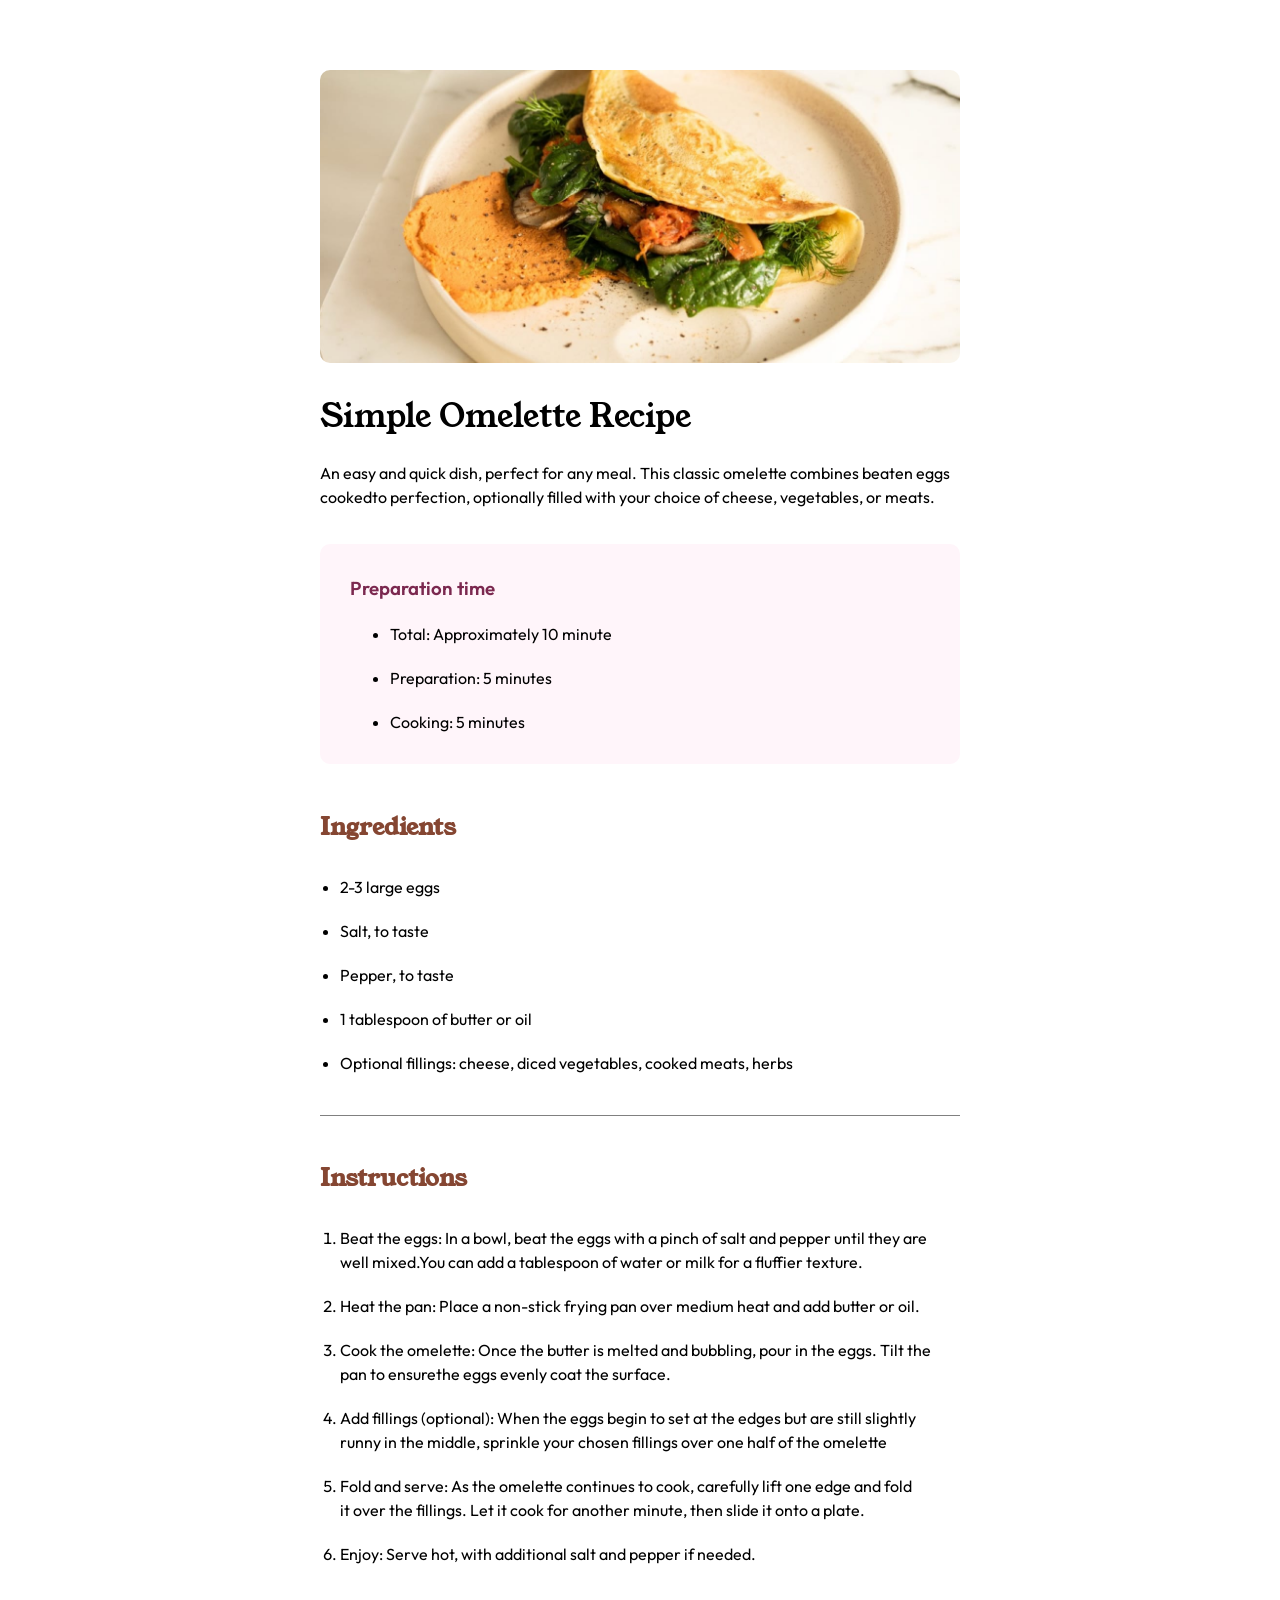
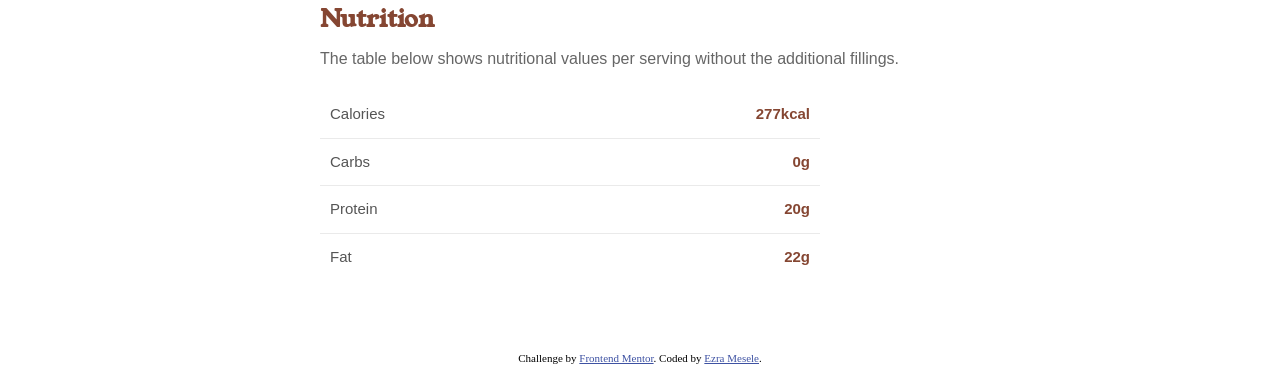
==== index.html @ 5d793acc "feat: complete frontend mentor recipe page project" ====
<!DOCTYPE html>
<html lang="en">
<head>
     <meta charset="UTF-8">
     <meta name="viewport" content="width=device-width, initial-scale=1.0">
     <link rel="preconnect" href="https://fonts.googleapis.com">
     <link rel="preconnect" href="https://fonts.gstatic.com" crossorigin>
     <link href="https://fonts.googleapis.com/css2?family=Young+Serif&display=swap" rel="stylesheet">
     <link rel="preconnect" href="https://fonts.googleapis.com">
     <link rel="preconnect" href="https://fonts.gstatic.com" crossorigin>
     <link href="https://fonts.googleapis.com/css2?family=Outfit:wght@100..900&display=swap" rel="stylesheet">
     <link rel="icon" type="image/png" sizes="32x32" href="./assets/images/favicon-32x32.png">
     <link rel="stylesheet" href="style.css">
     <title>Frontend Mentor | Recipe page</title>

  <!-- Feel free to remove these styles or customise in your own stylesheet 👍 -->
  <style>
    .attribution { font-size: 0.6875rem; text-align: center; }
    .attribution a { color: hsl(228, 45%, 44%); }
  </style>
</head>
<body>
     <div class="bg-main">
          <div class="card">
               <div class="menu-card">
                    <img src="./assets/images/image-omelette.jpeg" alt="Teh Recipe meanu image">
                    <h1>Simple Omelette Recipe</h1>
                    <p class="desciption">
                         An easy and quick dish, perfect for any meal.
                         This classic omelette combines beaten eggs<br>cookedto perfection,
                         optionally filled with your choice of cheese, vegetables, or meats.
                    </p>
                    <div class="cooking-time">
                         <h3>Preparation time</h3>
                         <ul>
                              <li>Total: Approximately 10 minute</li>
                              <li>Preparation: 5 minutes</li>
                              <li>Cooking: 5 minutes</li>
                         </ul>
                    </div>
                    <div class="gredient">
                         <h2>Ingredients</h2>
                         <ul>
                              <li>2-3 large eggs</li>
                              <li>Salt, to taste</li>
                              <li>Pepper, to taste</li>
                              <li>1 tablespoon of butter or oil</li>
                              <li>Optional fillings: cheese, diced vegetables, cooked meats, herbs</li>
                         </ul>
                    </div>
                    <div class="instruction">
                         <h2>Instructions</h2>
                         <ol>
                              <li>Beat the eggs: In a bowl, beat the eggs with a pinch of salt and pepper
                              until they are<br>well mixed.You can add a tablespoon of water or milk for a fluffier texture.
                              </li>
                              <li>Heat the pan: Place a non-stick frying pan over medium heat and add butter or oil.</li>
                              <li>Cook the omelette: Once the butter is melted and bubbling, pour in the eggs.
                                   Tilt the<br> pan to ensurethe eggs evenly coat the surface.
                              </li>
                              <li>Add fillings (optional): When the eggs begin to set at the edges but are still slightly<br>
                                   runny in the middle, sprinkle your chosen fillings over one half of the omelette</li>
                              <li>  Fold and serve: As the omelette continues to cook, carefully lift one edge and fold<br>
                                   it over the fillings. Let it cook for another minute, then slide it onto a plate.</li>
                              <li> Enjoy: Serve hot, with additional salt and pepper if needed.</li>
                         </ol>
                    </div>

                    <div class="nutrition-container">
                              <h2>Nutrition</h2>
                              <p class="subtitle">The table below shows nutritional values per serving without the additional fillings.</p>

                         <div class="nutrition-table">
                         <div class="nutrition-row">
                              <span class="label">Calories</span>
                              <span class="value bold">277kcal</span>
                         </div>
                         <div class="nutrition-row">
                              <span class="label">Carbs</span>
                              <span class="value">0g</span>
                         </div>
                         <div class="nutrition-row">
                              <span class="label">Protein</span>
                              <span class="value">20g</span>
                         </div>
                         <div class="nutrition-row">
                              <span class="label">Fat</span>
                              <span class="value">22g</span>
                         </div>
                         </div>
                    </div>

               </div>
          </div>
     </div>

  <!--Simple Omelette Recipe

  An easy and quick dish, perfect for any meal. This classic omelette combines beaten eggs cooked
  to perfection, optionally filled with your choice of cheese, vegetables, or meats.

  Preparation time

  Total: Approximately 10 minutes
  Preparation: 5 minutes
  Cooking: 5 minutes

  Ingredients

  2-3 large eggs
  Salt, to taste
  Pepper, to taste
  1 tablespoon of butter or oil
  Optional fillings: cheese, diced vegetables, cooked meats, herbs

  Instructions

  Beat the eggs: In a bowl, beat the eggs with a pinch of salt and pepper until they are well mixed.
  You can add a tablespoon of water or milk for a fluffier texture.

  Heat the pan: Place a non-stick frying pan over medium heat and add butter or oil.

  Cook the omelette: Once the butter is melted and bubbling, pour in the eggs. Tilt the pan to ensure
  the eggs evenly coat the surface.

  Add fillings (optional): When the eggs begin to set at the edges but are still slightly runny in the
  middle, sprinkle your chosen fillings over one half of the omelette.

  Fold and serve: As the omelette continues to cook, carefully lift one edge and fold it over the
  fillings. Let it cook for another minute, then slide it onto a plate.

  Enjoy: Serve hot, with additional salt and pepper if needed.

  Nutrition

  The table below shows nutritional values per serving without the additional fillings.

  Calories
  277kcal

  Carbs
  0g

  Protein
  20g

  Fat
  22g-->

  <footer class="attribution">
    Challenge by <a href="https://www.frontendmentor.io?ref=challenge">Frontend Mentor</a>.
    Coded by <a href="#">Ezra Mesele</a>.
  </footer>
</body>
</html>
---- style.css ----
/*-White: hsl(0, 0%, 100%)

- Stone 100: hsl(30, 54%, 90%)
- Stone 150: hsl(30, 18%, 87%)
- Stone 600: hsl(30, 10%, 34%)
- Stone 900: hsl(24, 5%, 18%)

- Brown 800: hsl(14, 45%, 36%)

- Rose 800: hsl(332, 51%, 32%)
- Rose 50: hsl(330, 100%, 98%)
*/
/* .young-serif-regular {
  font-family: "Young Serif", serif;
  font-weight: 400;
  font-style: normal;
} */

/* .outfit-<uniquifier> {
  font-family: "Outfit", sans-serif;
  font-optical-sizing: auto;
  font-weight: <weight>;
  font-style: normal;
} */
 
 body {
  font-size: 16px;
  line-height: 1.5;
 }

* {
     padding: 0;
     margin: 0;
     box-sizing: border-box;
}

.bg-main {
  background-image: linear-gradient(to bottom, hsl(30, 54%, 90%));
  min-height: 100vh;
  display: flex;
  justify-content: center;
  align-items: flex-start;
  padding: 40px 0;
}

.card {
  width: 700px;
  background-color: hsl(0, 0%, 100%);
  border-radius: 20px;
}

.menu-card {
  padding: 30px;
}

img {
  display: block;
  width: 100%;
  height: auto;
  border-radius: 10px;
}

h1 {
     font-family: "Young Serif", serif;
     font-weight: 400;
     font-style: normal;
     padding-top: 30px;
}
.desciption {
     font-size: 16px;
     padding-top: 20px;
     font-family: "Outfit", sans-serif;
     font-weight: 400;
}
.cooking-time {
     background-color: hsl(330, 100%, 98%);
     margin-top: 35px;
     padding: 30px 50px;
     border-radius: 10px;
}
ul li,
ol li {
     font-size: 16px;
     padding-top: 20px;
     font-family: "Outfit", sans-serif;
     font-weight: 400;
}
h3 {
     font-family: "Outfit", sans-serif;
     font-weight: 600;
     color: hsl(332, 51%, 32%);
     transform: translateX(-20px);
}

.gredient,
.instruction {
     margin-top: 45px;
}
.gredient::after {
     content: "";
     display: block;
     width: 100%;
     height: 0.5px;
     background-color: gray;
     margin-top: 40px;
}
h2 {
     font-family: "Young Serif", serif;
     font-weight: 600;
     font-size: 35px;
     color: hsl(14, 45%, 36%);
}
ul,ol {
     padding-left: 20px;
     font-family: "Outfit", sans-serif;
     font-weight: 400;
}

td {
     border: 2px solid gray;
}

.nutrition-container {
  font-family: 'Segoe UI', Tahoma, Geneva, Verdana, sans-serif;
  color: #555;
}

h2 {
  color: hsl(14, 45%, 36%);
  font-size: 24px;
  margin-top: 35px;
  margin-bottom: 10px;
}

.subtitle {
  font-size: 16px;
  color: #666;
  margin-bottom: 20px;
}
.nutrition-table {
     max-width: 500px;
}
.nutrition-row {
  display: flex;
  justify-content: space-between;
  padding: 12px 10px;
  border-bottom: 1px solid #eaeaea;
  font-size: 15px;
}

.nutrition-row:last-child {
  border-bottom: none;
}

.value {
  color:hsl(14, 45%, 36%);
  text-align: right;
  font-weight: bold;
  width: 50%;
}


.bold {
  font-weight: bold;
}
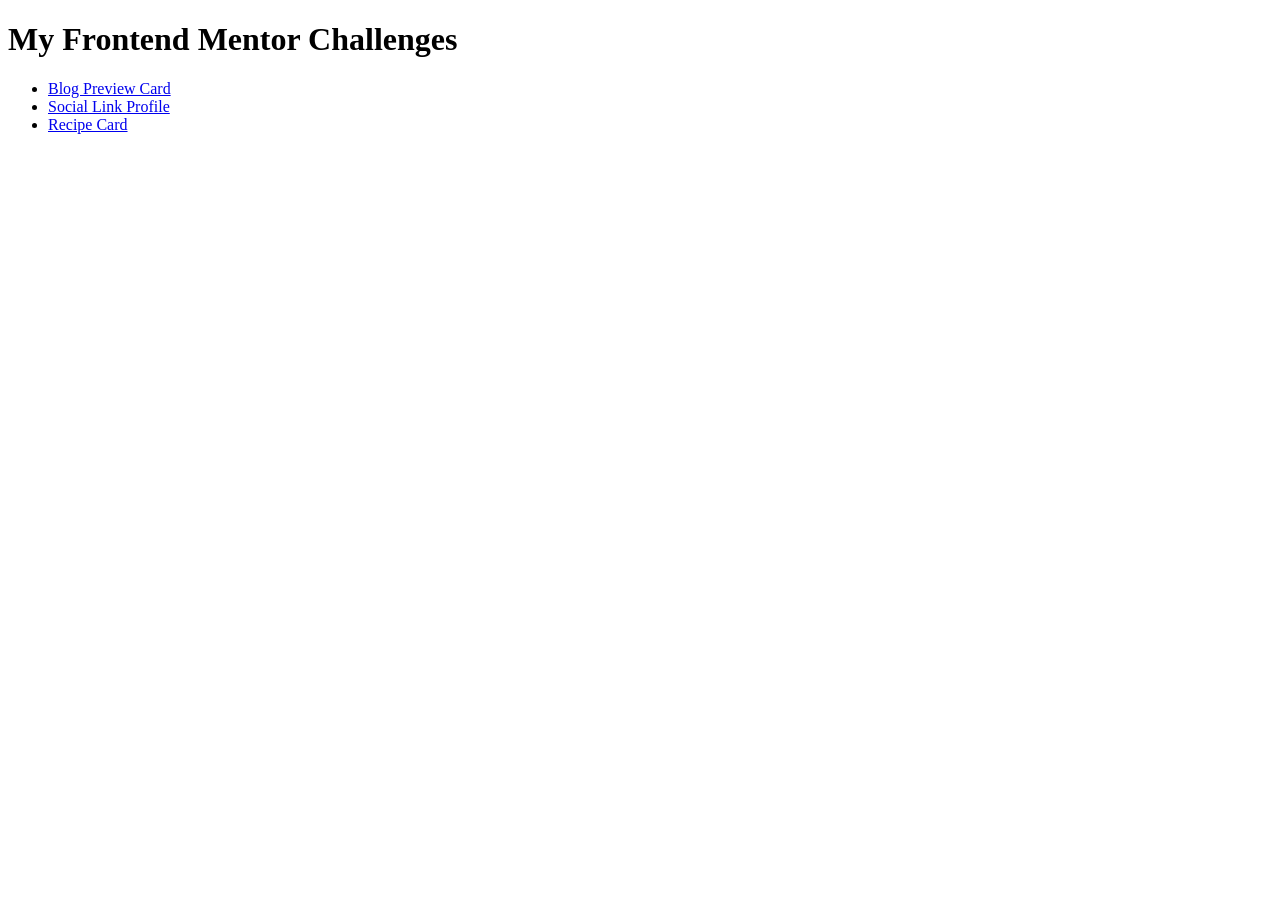
==== commit 6581d476: "Add portfolio homepage index" ====
--- a/index.html
+++ b/index.html
@@ -3,153 +3,15 @@
 <head>
      <meta charset="UTF-8">
      <meta name="viewport" content="width=device-width, initial-scale=1.0">
-     <link rel="preconnect" href="https://fonts.googleapis.com">
-     <link rel="preconnect" href="https://fonts.gstatic.com" crossorigin>
-     <link href="https://fonts.googleapis.com/css2?family=Young+Serif&display=swap" rel="stylesheet">
-     <link rel="preconnect" href="https://fonts.googleapis.com">
-     <link rel="preconnect" href="https://fonts.gstatic.com" crossorigin>
-     <link href="https://fonts.googleapis.com/css2?family=Outfit:wght@100..900&display=swap" rel="stylesheet">
-     <link rel="icon" type="image/png" sizes="32x32" href="./assets/images/favicon-32x32.png">
-     <link rel="stylesheet" href="style.css">
-     <title>Frontend Mentor | Recipe page</title>
-
-  <!-- Feel free to remove these styles or customise in your own stylesheet 👍 -->
-  <style>
-    .attribution { font-size: 0.6875rem; text-align: center; }
-    .attribution a { color: hsl(228, 45%, 44%); }
-  </style>
+     <title>front-end mentor Challenge</title>
 </head>
 <body>
-     <div class="bg-main">
-          <div class="card">
-               <div class="menu-card">
-                    <img src="./assets/images/image-omelette.jpeg" alt="Teh Recipe meanu image">
-                    <h1>Simple Omelette Recipe</h1>
-                    <p class="desciption">
-                         An easy and quick dish, perfect for any meal.
-                         This classic omelette combines beaten eggs<br>cookedto perfection,
-                         optionally filled with your choice of cheese, vegetables, or meats.
-                    </p>
-                    <div class="cooking-time">
-                         <h3>Preparation time</h3>
-                         <ul>
-                              <li>Total: Approximately 10 minute</li>
-                              <li>Preparation: 5 minutes</li>
-                              <li>Cooking: 5 minutes</li>
-                         </ul>
-                    </div>
-                    <div class="gredient">
-                         <h2>Ingredients</h2>
-                         <ul>
-                              <li>2-3 large eggs</li>
-                              <li>Salt, to taste</li>
-                              <li>Pepper, to taste</li>
-                              <li>1 tablespoon of butter or oil</li>
-                              <li>Optional fillings: cheese, diced vegetables, cooked meats, herbs</li>
-                         </ul>
-                    </div>
-                    <div class="instruction">
-                         <h2>Instructions</h2>
-                         <ol>
-                              <li>Beat the eggs: In a bowl, beat the eggs with a pinch of salt and pepper
-                              until they are<br>well mixed.You can add a tablespoon of water or milk for a fluffier texture.
-                              </li>
-                              <li>Heat the pan: Place a non-stick frying pan over medium heat and add butter or oil.</li>
-                              <li>Cook the omelette: Once the butter is melted and bubbling, pour in the eggs.
-                                   Tilt the<br> pan to ensurethe eggs evenly coat the surface.
-                              </li>
-                              <li>Add fillings (optional): When the eggs begin to set at the edges but are still slightly<br>
-                                   runny in the middle, sprinkle your chosen fillings over one half of the omelette</li>
-                              <li>  Fold and serve: As the omelette continues to cook, carefully lift one edge and fold<br>
-                                   it over the fillings. Let it cook for another minute, then slide it onto a plate.</li>
-                              <li> Enjoy: Serve hot, with additional salt and pepper if needed.</li>
-                         </ol>
-                    </div>
+     <h1>My Frontend Mentor Challenges</h1>
+     <ul>
+          <li><a href="./blog-preview-card/">Blog Preview Card</a></li>
+          <li><a href="./social-link-profile/">Social Link Profile</a></li>
+          <li><a href="./recipe-card/">Recipe Card</a></li>
+     </ul>
 
-                    <div class="nutrition-container">
-                              <h2>Nutrition</h2>
-                              <p class="subtitle">The table below shows nutritional values per serving without the additional fillings.</p>
-
-                         <div class="nutrition-table">
-                         <div class="nutrition-row">
-                              <span class="label">Calories</span>
-                              <span class="value bold">277kcal</span>
-                         </div>
-                         <div class="nutrition-row">
-                              <span class="label">Carbs</span>
-                              <span class="value">0g</span>
-                         </div>
-                         <div class="nutrition-row">
-                              <span class="label">Protein</span>
-                              <span class="value">20g</span>
-                         </div>
-                         <div class="nutrition-row">
-                              <span class="label">Fat</span>
-                              <span class="value">22g</span>
-                         </div>
-                         </div>
-                    </div>
-
-               </div>
-          </div>
-     </div>
-
-  <!--Simple Omelette Recipe
-
-  An easy and quick dish, perfect for any meal. This classic omelette combines beaten eggs cooked
-  to perfection, optionally filled with your choice of cheese, vegetables, or meats.
-
-  Preparation time
-
-  Total: Approximately 10 minutes
-  Preparation: 5 minutes
-  Cooking: 5 minutes
-
-  Ingredients
-
-  2-3 large eggs
-  Salt, to taste
-  Pepper, to taste
-  1 tablespoon of butter or oil
-  Optional fillings: cheese, diced vegetables, cooked meats, herbs
-
-  Instructions
-
-  Beat the eggs: In a bowl, beat the eggs with a pinch of salt and pepper until they are well mixed.
-  You can add a tablespoon of water or milk for a fluffier texture.
-
-  Heat the pan: Place a non-stick frying pan over medium heat and add butter or oil.
-
-  Cook the omelette: Once the butter is melted and bubbling, pour in the eggs. Tilt the pan to ensure
-  the eggs evenly coat the surface.
-
-  Add fillings (optional): When the eggs begin to set at the edges but are still slightly runny in the
-  middle, sprinkle your chosen fillings over one half of the omelette.
-
-  Fold and serve: As the omelette continues to cook, carefully lift one edge and fold it over the
-  fillings. Let it cook for another minute, then slide it onto a plate.
-
-  Enjoy: Serve hot, with additional salt and pepper if needed.
-
-  Nutrition
-
-  The table below shows nutritional values per serving without the additional fillings.
-
-  Calories
-  277kcal
-
-  Carbs
-  0g
-
-  Protein
-  20g
-
-  Fat
-  22g-->
-
-  <footer class="attribution">
-    Challenge by <a href="https://www.frontendmentor.io?ref=challenge">Frontend Mentor</a>.
-    Coded by <a href="#">Ezra Mesele</a>.
-  </footer>
 </body>
 </html>
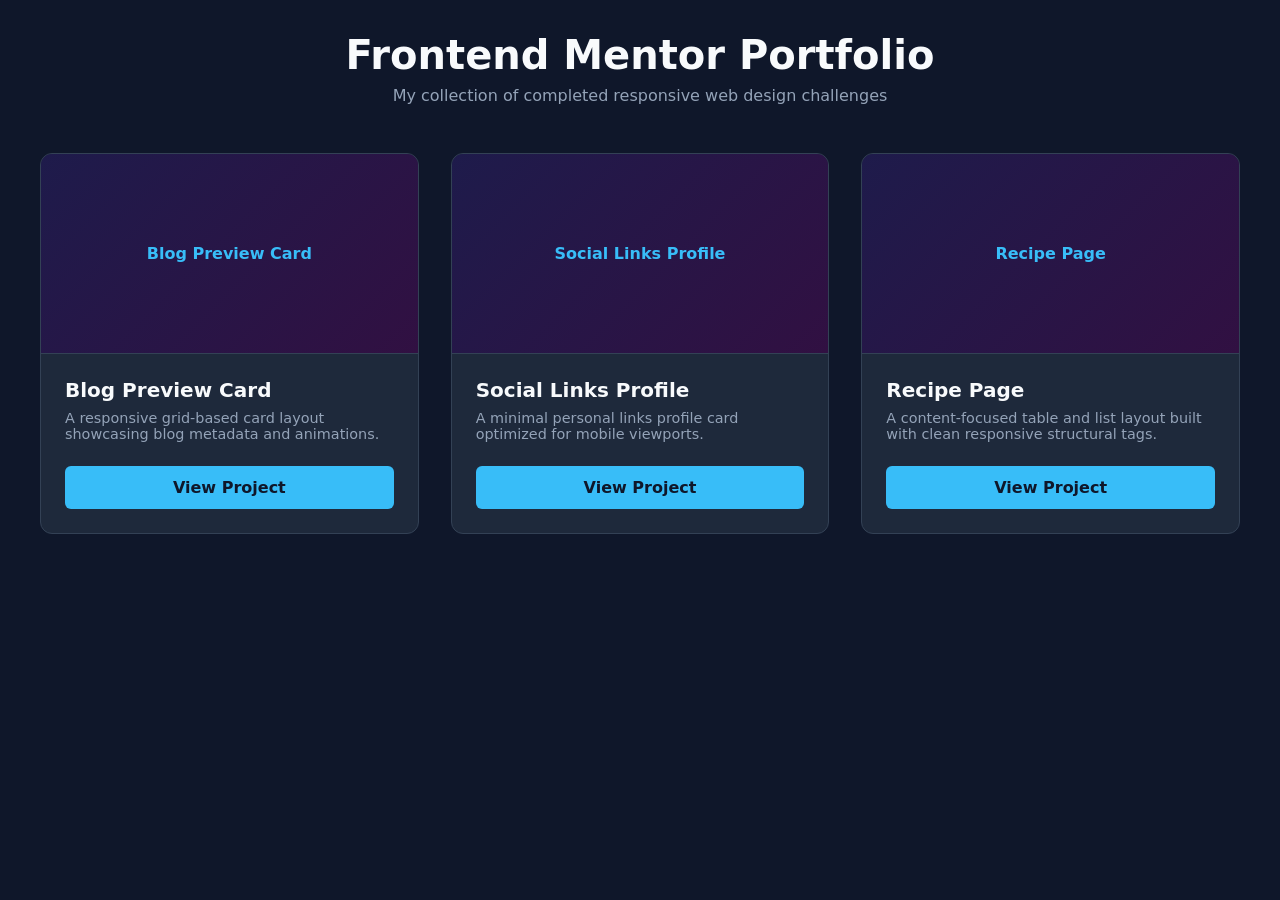
==== commit c66e2412: "Create a premium hub page layout for links" ====
--- a/index.html
+++ b/index.html
@@ -1,17 +1,158 @@
 <!DOCTYPE html>
 <html lang="en">
 <head>
-     <meta charset="UTF-8">
-     <meta name="viewport" content="width=device-width, initial-scale=1.0">
-     <title>front-end mentor Challenge</title>
+  <meta charset="UTF-8">
+  <meta name="viewport" content="width=device-width, initial-scale=1.0">
+  <title>My Frontend Mentor Portfolio</title>
+  <style>
+    :root {
+      --bg-dark: #0f172a;
+      --card-bg: #1e293b;
+      --text-main: #f8fafc;
+      --text-muted: #94a3b8;
+      --accent: #38bdf8;
+    }
+
+    * {
+      box-sizing: border-box;
+      margin: 0;
+      padding: 0;
+    }
+
+    body {
+      background-color: var(--bg-dark);
+      color: var(--text-main);
+      font-family: system-ui, -apple-system, sans-serif;
+      padding: 2rem;
+    }
+
+    header {
+      text-align: center;
+      margin-bottom: 3rem;
+    }
+
+    header h1 {
+      font-size: 2.5rem;
+      margin-bottom: 0.5rem;
+      color: var(--text-main);
+    }
+
+    header p {
+      color: var(--text-muted);
+    }
+
+    .portfolio-grid {
+      display: grid;
+      grid-template-columns: repeat(auto-fit, minmax(300px, 1fr));
+      gap: 2rem;
+      max-width: 1200px;
+      margin: 0 auto;
+    }
+
+    .card {
+      background-color: var(--card-bg);
+      border-radius: 12px;
+      overflow: hidden;
+      border: 1px solid #334155;
+      transition: transform 0.2s, box-shadow 0.2s;
+      display: flex;
+      flex-direction: column;
+    }
+
+    .card:hover {
+      transform: translateY(-5px);
+      box-shadow: 0 10px 20px rgba(0, 0, 0, 0.3);
+      border-color: var(--accent);
+    }
+
+    .card-preview {
+      width: 100%;
+      height: 200px;
+      background: linear-gradient(135deg, #1e1b4b, #311042);
+      display: flex;
+      align-items: center;
+      justify-content: center;
+      font-weight: bold;
+      color: var(--accent);
+      border-bottom: 1px solid #334155;
+    }
+
+    .card-content {
+      padding: 1.5rem;
+      flex-grow: 1;
+      display: flex;
+      flex-direction: column;
+      justify-content: space-between;
+    }
+
+    .card-title {
+      font-size: 1.25rem;
+      margin-bottom: 0.5rem;
+    }
+
+    .card-description {
+      color: var(--text-muted);
+      font-size: 0.9rem;
+      margin-bottom: 1.5rem;
+    }
+
+    .card-link {
+      display: inline-block;
+      text-align: center;
+      background-color: var(--accent);
+      color: #0f172a;
+      text-decoration: none;
+      padding: 0.75rem;
+      border-radius: 6px;
+      font-weight: bold;
+      transition: background-color 0.2s;
+    }
+
+    .card-link:hover {
+      background-color: #7dd3fc;
+    }
+  </style>
 </head>
 <body>
-     <h1>My Frontend Mentor Challenges</h1>
-     <ul>
-          <li><a href="./blog-preview-card/">Blog Preview Card</a></li>
-          <li><a href="./social-link-profile/">Social Link Profile</a></li>
-          <li><a href="./recipe-card/">Recipe Card</a></li>
-     </ul>
+
+  <header>
+    <h1>Frontend Mentor Portfolio</h1>
+    <p>My collection of completed responsive web design challenges</p>
+  </header>
+
+  <main class="portfolio-grid">
+
+    <!-- Card 1: Blog Preview Card -->
+    <article class="card">
+      <div class="card-preview">Blog Preview Card</div>
+      <div class="card-content">
+        <h2 class="card-title">Blog Preview Card</h2>
+        <p class="card-description">A responsive grid-based card layout showcasing blog metadata and animations.</p>
+        <a href="./blog-preview-card/" class="card-link">View Project</a>
+      </div>
+    </article>
+
+    <!-- Card 2: Social Link Profile -->
+    <article class="card">
+      <div class="card-preview">Social Links Profile</div>
+      <div class="card-content">
+        <h2 class="card-title">Social Links Profile</h2>
+        <p class="card-description">A minimal personal links profile card optimized for mobile viewports.</p>
+        <a href="./social-link-profile/" class="card-link">View Project</a>
+      </div>
+    </article>
+
+    <!-- Card 3: Recipe Page -->
+    <article class="card">
+      <div class="card-preview">Recipe Page</div>
+      <div class="card-content">
+        <h2 class="card-title">Recipe Page</h2>
+        <p class="card-description">A content-focused table and list layout built with clean responsive structural tags.</p>
+        <a href="./recipe-page-main/" class="card-link">View Project</a>
+      </div>
+    </article>
+
+  </main>
 
 </body>
 </html>
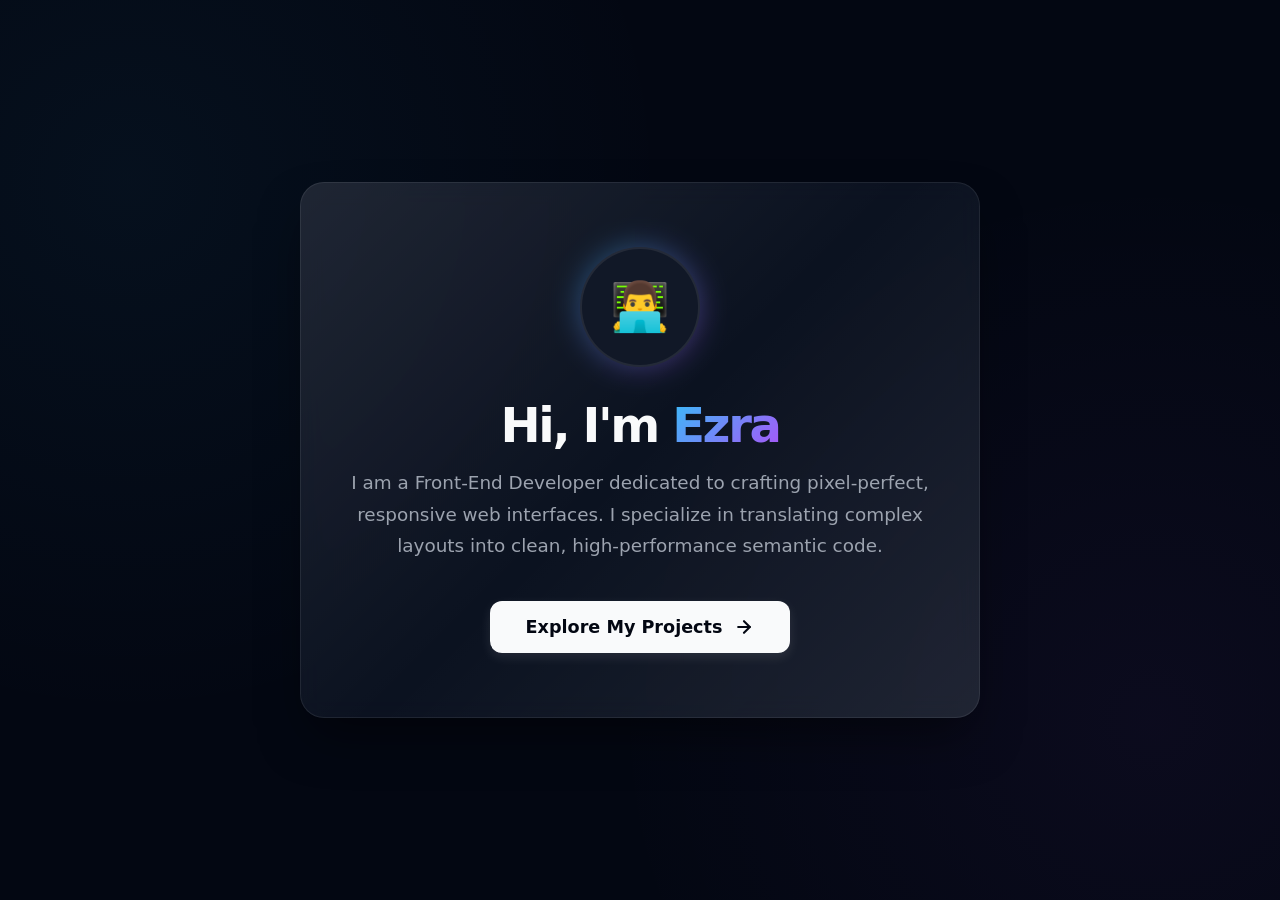
==== commit 3ef1f69d: "Rename main.html to index.html to fix 404 error" ====
--- a/index.html
+++ b/index.html
@@ -1,158 +1,187 @@
 <!DOCTYPE html>
 <html lang="en">
 <head>
-  <meta charset="UTF-8">
-  <meta name="viewport" content="width=device-width, initial-scale=1.0">
-  <title>My Frontend Mentor Portfolio</title>
-  <style>
-    :root {
-      --bg-dark: #0f172a;
-      --card-bg: #1e293b;
-      --text-main: #f8fafc;
-      --text-muted: #94a3b8;
-      --accent: #38bdf8;
-    }
+     <meta charset="UTF-8">
+     <meta name="viewport" content="width=device-width, initial-scale=1.0">
+     <title>Ezra | Front-End Developer</title>
+     <style>
+          :root {
+               --bg: #030712;
+               --card-bg: rgba(17, 24, 39, 0.7);
+               --border: rgba(255, 255, 255, 0.08);
+               --border-hover: rgba(56, 189, 248, 0.4);
+               --text-main: #f9fafb;
+               --text-muted: #9ca3af;
+               --accent: #38bdf8;
+               --accent-glow: rgba(56, 189, 248, 0.15);
+          }
 
-    * {
-      box-sizing: border-box;
-      margin: 0;
-      padding: 0;
-    }
+          * {
+               box-sizing: border-box;
+               margin: 0;
+               padding: 0;
+          }
 
-    body {
-      background-color: var(--bg-dark);
-      color: var(--text-main);
-      font-family: system-ui, -apple-system, sans-serif;
-      padding: 2rem;
-    }
+          body {
+               background-color: var(--bg);
+               background-image:
+                    radial-gradient(circle at 10% 20%, rgba(56, 189, 248, 0.05) 0%, transparent 40%),
+                    radial-gradient(circle at 90% 80%, rgba(168, 85, 247, 0.05) 0%, transparent 40%);
+               color: var(--text-main);
+               font-family: system-ui, -apple-system, BlinkMacSystemFont, 'Segoe UI', Roboto, sans-serif;
+               min-height: 100vh;
+               display: flex;
+               flex-direction: column;
+               justify-content: center;
+               align-items: center;
+               padding: 2rem;
+               overflow-x: hidden;
+          }
 
-    header {
-      text-align: center;
-      margin-bottom: 3rem;
-    }
+          .intro-card {
+               max-width: 680px;
+               width: 100%;
+               background: var(--card-bg);
+               backdrop-filter: blur(12px);
+               -webkit-backdrop-filter: blur(12px);
+               border: 1px solid var(--border);
+               padding: 4rem 3rem;
+               border-radius: 24px;
+               text-align: center;
+               box-shadow: 0 25px 50px -12px rgba(0, 0, 0, 0.5);
+               position: relative;
+          }
 
-    header h1 {
-      font-size: 2.5rem;
-      margin-bottom: 0.5rem;
-      color: var(--text-main);
-    }
+          .intro-card::before {
+               content: '';
+               position: absolute;
+               top: -1px;
+               left: -1px;
+               right: -1px;
+               bottom: -1px;
+               border-radius: 24px;
+               background: linear-gradient(135deg, var(--border), transparent, var(--border));
+               z-index: -1;
+          }
 
-    header p {
-      color: var(--text-muted);
-    }
+          .avatar-glow {
+               position: relative;
+               width: 120px;
+               height: 120px;
+               margin: 0 auto 2rem;
+          }
 
-    .portfolio-grid {
-      display: grid;
-      grid-template-columns: repeat(auto-fit, minmax(300px, 1fr));
-      gap: 2rem;
-      max-width: 1200px;
-      margin: 0 auto;
-    }
+          .avatar-glow::after {
+               content: '';
+               position: absolute;
+               inset: 0;
+               background: linear-gradient(135deg, var(--accent), #a855f7);
+               border-radius: 50%;
+               filter: blur(15px);
+               opacity: 0.4;
+               z-index: 1;
+          }
 
-    .card {
-      background-color: var(--card-bg);
-      border-radius: 12px;
-      overflow: hidden;
-      border: 1px solid #334155;
-      transition: transform 0.2s, box-shadow 0.2s;
-      display: flex;
-      flex-direction: column;
-    }
+          .avatar {
+               position: relative;
+               width: 100%;
+               height: 100%;
+               background: #111827;
+               border: 2px solid var(--border);
+               border-radius: 50%;
+               display: flex;
+               align-items: center;
+               justify-content: center;
+               font-size: 3rem;
+               z-index: 2;
+          }
 
-    .card:hover {
-      transform: translateY(-5px);
-      box-shadow: 0 10px 20px rgba(0, 0, 0, 0.3);
-      border-color: var(--accent);
-    }
+          h1 {
+               font-size: 3rem;
+               font-weight: 800;
+               letter-spacing: -0.05em;
+               margin-bottom: 1rem;
+               line-height: 1.1;
+          }
 
-    .card-preview {
-      width: 100%;
-      height: 200px;
-      background: linear-gradient(135deg, #1e1b4b, #311042);
-      display: flex;
-      align-items: center;
-      justify-content: center;
-      font-weight: bold;
-      color: var(--accent);
-      border-bottom: 1px solid #334155;
-    }
+          h1 span {
+               background: linear-gradient(135deg, var(--accent), #a855f7);
+               -webkit-background-clip: text;
+               -webkit-text-fill-color: transparent;
+          }
 
-    .card-content {
-      padding: 1.5rem;
-      flex-grow: 1;
-      display: flex;
-      flex-direction: column;
-      justify-content: space-between;
-    }
+          p {
+               color: var(--text-muted);
+               font-size: 1.15rem;
+               line-height: 1.7;
+               margin-bottom: 2.5rem;
+               font-weight: 400;
+          }
 
-    .card-title {
-      font-size: 1.25rem;
-      margin-bottom: 0.5rem;
-    }
+          .cta-btn {
+               display: inline-flex;
+               align-items: center;
+               gap: 0.75rem;
+               background: var(--text-main);
+               color: var(--bg);
+               text-decoration: none;
+               padding: 1rem 2.25rem;
+               border-radius: 12px;
+               font-weight: 600;
+               font-size: 1.1rem;
+               transition: all 0.3s cubic-bezier(0.4, 0, 0.2, 1);
+               box-shadow: 0 4px 12px rgba(255, 255, 255, 0.1);
+          }
 
-    .card-description {
-      color: var(--text-muted);
-      font-size: 0.9rem;
-      margin-bottom: 1.5rem;
-    }
+          .cta-btn:hover {
+               background: var(--accent);
+               color: var(--bg);
+               transform: translateY(-3px);
+               box-shadow: 0 10px 25px var(--accent-glow);
+          }
 
-    .card-link {
-      display: inline-block;
-      text-align: center;
-      background-color: var(--accent);
-      color: #0f172a;
-      text-decoration: none;
-      padding: 0.75rem;
-      border-radius: 6px;
-      font-weight: bold;
-      transition: background-color 0.2s;
-    }
+          .cta-btn svg {
+               transition: transform 0.3s;
+          }
 
-    .card-link:hover {
-      background-color: #7dd3fc;
-    }
-  </style>
+          .cta-btn:hover svg {
+               transform: translateX(4px);
+          }
+
+          @media (max-width: 640px) {
+               .intro-card {
+                    padding: 3rem 1.5rem;
+               }
+
+               h1 {
+                    font-size: 2.25rem;
+               }
+
+               p {
+                    font-size: 1.05rem;
+               }
+          }
+     </style>
 </head>
 <body>
+     <main class="intro-card">
+          <div class="avatar-glow">
+               <div class="avatar">👨‍💻</div>
+          </div>
+          <h1>Hi, I'm <span>Ezra</span></h1>
+          <p>
+               I am a Front-End Developer dedicated to crafting pixel-perfect, responsive web interfaces. I specialize
+               in translating complex layouts into clean, high-performance semantic code.
+          </p>
+          <a href="./projects.html" class="cta-btn">
+               Explore My Projects
+               <svg width="20" height="20" viewBox="0 0 24 24" fill="none" stroke="currentColor" stroke-width="2.5"
+                    stroke-linecap="round" stroke-linejoin="round">
+                    <line x1="5" y1="12" x2="19" y2="12"></line>
+                    <polyline points="12 5 19 12 12 19"></polyline>
+               </svg>
+          </a>
+     </main>
+</body>
 
-  <header>
-    <h1>Frontend Mentor Portfolio</h1>
-    <p>My collection of completed responsive web design challenges</p>
-  </header>
-
-  <main class="portfolio-grid">
-
-    <!-- Card 1: Blog Preview Card -->
-    <article class="card">
-      <div class="card-preview">Blog Preview Card</div>
-      <div class="card-content">
-        <h2 class="card-title">Blog Preview Card</h2>
-        <p class="card-description">A responsive grid-based card layout showcasing blog metadata and animations.</p>
-        <a href="./blog-preview-card/" class="card-link">View Project</a>
-      </div>
-    </article>
-
-    <!-- Card 2: Social Link Profile -->
-    <article class="card">
-      <div class="card-preview">Social Links Profile</div>
-      <div class="card-content">
-        <h2 class="card-title">Social Links Profile</h2>
-        <p class="card-description">A minimal personal links profile card optimized for mobile viewports.</p>
-        <a href="./social-link-profile/" class="card-link">View Project</a>
-      </div>
-    </article>
-
-    <!-- Card 3: Recipe Page -->
-    <article class="card">
-      <div class="card-preview">Recipe Page</div>
-      <div class="card-content">
-        <h2 class="card-title">Recipe Page</h2>
-        <p class="card-description">A content-focused table and list layout built with clean responsive structural tags.</p>
-        <a href="./recipe-page-main/" class="card-link">View Project</a>
-      </div>
-    </article>
-
-  </main>
-
-</body>
 </html>
